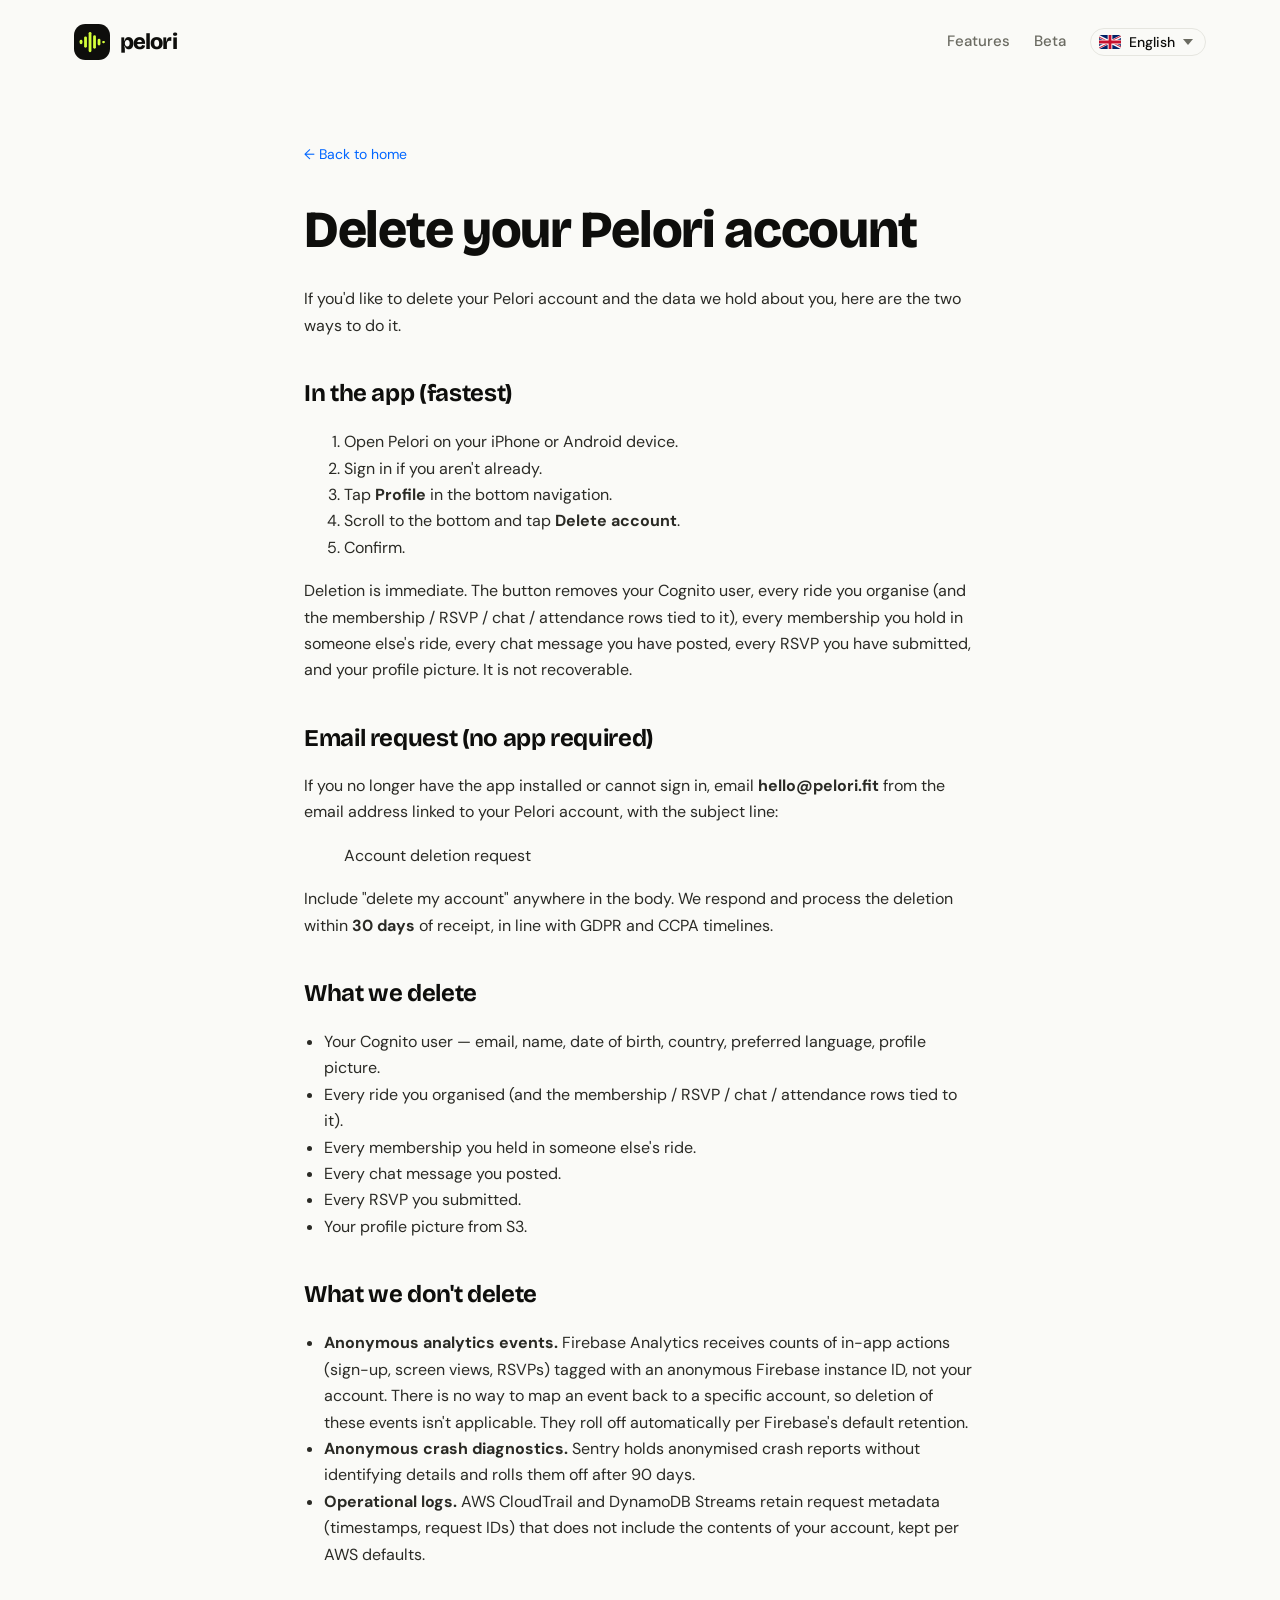
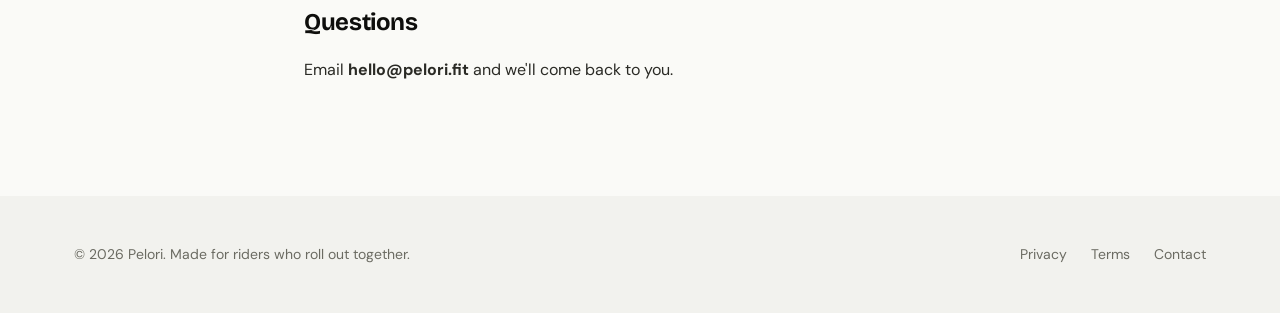
==== delete-account.html @ 677093c5 "Add delete-account.html (web deletion request page) Renders from velora_app/docs/delete_account.md v" ====
<!DOCTYPE html>
<html lang="en">
<head>
  <meta charset="UTF-8">
  <meta name="viewport" content="width=device-width, initial-scale=1.0">
  <title>Delete account — Pelori</title>
  <link rel="apple-touch-icon" href="assets/apple-touch-icon.png">
  <link rel="icon" href="assets/apple-touch-icon.png" type="image/png">
  <link rel="stylesheet" href="styles.css?v=20260506">
</head>
<body>
  <header class="nav">
    <div class="container nav-row">
      <a href="/" class="lockup">
        <img src="assets/logos/logo-mark.svg" alt="">
        <span class="lockup-name">pelori</span>
      </a>
      <div class="nav-right">
        <nav class="nav-links">
          <a href="index.html#features" data-i18n="nav.features">Features</a>
          <a href="index.html#beta" data-i18n="nav.beta">Beta</a>
        </nav>
        <div class="lang-picker" id="lang-picker">
          <button type="button" id="lang-btn" class="lang-btn"
                  aria-haspopup="listbox" aria-expanded="false"
                  aria-label="Language">
            <span id="lang-flag" class="lang-flag" aria-hidden="true"></span>
            <span id="lang-name" class="lang-name"></span>
            <svg class="lang-chevron" aria-hidden="true" viewBox="0 0 10 6">
              <path fill="currentColor" d="M0 0l5 6 5-6z"/>
            </svg>
          </button>
          <ul id="lang-menu" class="lang-menu" role="listbox" hidden></ul>
        </div>
      </div>
    </div>
  </header>
  <main class="legal-body">
    <a href="index.html" class="legal-back" data-i18n="legal.back">&larr; Back to home</a>
    <p class="legal-en-banner" data-legal-en-only data-i18n="legal.en_only" hidden>This page is available in English only — the app itself is fully localised.</p>
    <h1>Delete your Pelori account</h1>
<p>If you'd like to delete your Pelori account and the data we hold
about you, here are the two ways to do it.</p>
<h2>In the app (fastest)</h2>
<ol>
<li>Open Pelori on your iPhone or Android device.</li>
<li>Sign in if you aren't already.</li>
<li>Tap <strong>Profile</strong> in the bottom navigation.</li>
<li>Scroll to the bottom and tap <strong>Delete account</strong>.</li>
<li>Confirm.</li>
</ol>
<p>Deletion is immediate. The button removes your Cognito user, every
ride you organise (and the membership / RSVP / chat / attendance
rows tied to it), every membership you hold in someone else's ride,
every chat message you have posted, every RSVP you have submitted,
and your profile picture. It is not recoverable.</p>
<h2>Email request (no app required)</h2>
<p>If you no longer have the app installed or cannot sign in, email
<strong>hello@pelori.fit</strong> from the email address linked to your Pelori
account, with the subject line:</p>
<blockquote>
<p>Account deletion request</p>
</blockquote>
<p>Include "delete my account" anywhere in the body. We respond and
process the deletion within <strong>30 days</strong> of receipt, in line with
GDPR and CCPA timelines.</p>
<h2>What we delete</h2>
<ul>
<li>Your Cognito user — email, name, date of birth, country,
  preferred language, profile picture.</li>
<li>Every ride you organised (and the membership / RSVP / chat /
  attendance rows tied to it).</li>
<li>Every membership you held in someone else's ride.</li>
<li>Every chat message you posted.</li>
<li>Every RSVP you submitted.</li>
<li>Your profile picture from S3.</li>
</ul>
<h2>What we don't delete</h2>
<ul>
<li><strong>Anonymous analytics events.</strong> Firebase Analytics receives counts
  of in-app actions (sign-up, screen views, RSVPs) tagged with an
  anonymous Firebase instance ID, not your account. There is no way
  to map an event back to a specific account, so deletion of these
  events isn't applicable. They roll off automatically per Firebase's
  default retention.</li>
<li><strong>Anonymous crash diagnostics.</strong> Sentry holds anonymised crash
  reports without identifying details and rolls them off after
  90 days.</li>
<li><strong>Operational logs.</strong> AWS CloudTrail and DynamoDB Streams retain
  request metadata (timestamps, request IDs) that does not include
  the contents of your account, kept per AWS defaults.</li>
</ul>
<h2>Questions</h2>
<p>Email <strong>hello@pelori.fit</strong> and we'll come back to you.</p>
  </main>
  <footer>
    <div class="container footer-row">
      <span data-i18n="footer.copyright">© 2026 Pelori.</span>
      <div class="footer-links">
        <a href="privacy.html" data-i18n="footer.privacy">Privacy</a>
        <a href="terms.html" data-i18n="footer.terms">Terms</a>
        <a href="mailto:hello@pelori.fit" data-i18n="footer.contact">Contact</a>
      </div>
    </div>
  </footer>
  <script src="assets/i18n.js"></script>
</body>
</html>
---- styles.css ----
/* ─────────────────────────────────────────────────────────────────
   Pelori marketing site
   Mirrors the in-app design system tokens (colors_and_type.css).
   ─────────────────────────────────────────────────────────────── */

@import url('https://fonts.googleapis.com/css2?family=Bricolage+Grotesque:opsz,wght@12..96,500;12..96,700;12..96,800&family=DM+Sans:opsz,wght@9..40,400;9..40,500;9..40,600;9..40,700&display=swap');

:root {
  --brand-electric: #0066ff;
  --brand-electric-hover: #0052cc;
  --brand-hivis: #d4ff3a;
  --brand-sunset: #ff6b35;
  --neutral-0: #ffffff;
  --neutral-50: #fafaf7;
  --neutral-100: #f2f2ee;
  --neutral-200: #e6e6e0;
  --neutral-400: #9b9b92;
  --neutral-500: #6b6b62;
  --neutral-700: #2a2a25;
  --neutral-900: #0e0e0c;

  --bg: var(--neutral-50);
  --bg-elevated: var(--neutral-0);
  --fg-1: var(--neutral-900);
  --fg-2: var(--neutral-500);
  --border-1: var(--neutral-200);

  --font-display: 'Bricolage Grotesque', ui-sans-serif, system-ui, sans-serif;
  --font-body: 'DM Sans', ui-sans-serif, system-ui, sans-serif;

  --radius-card: 16px;
  --radius-pill: 999px;
}

* {
  box-sizing: border-box;
}

html {
  scroll-behavior: smooth;
}

body {
  margin: 0;
  font-family: var(--font-body);
  background: var(--bg);
  color: var(--fg-1);
  -webkit-font-smoothing: antialiased;
  font-size: 17px;
  line-height: 1.55;
}

a {
  color: var(--brand-electric);
  text-decoration: none;
}

a:hover {
  color: var(--brand-electric-hover);
  text-decoration: underline;
}

img {
  max-width: 100%;
  display: block;
}

.container {
  max-width: 1180px;
  margin: 0 auto;
  padding: 0 24px;
}

/* ─── Top nav ─────────────────────────────────────────────────── */

.nav {
  padding: 24px 0;
}

.nav-row {
  display: flex;
  justify-content: space-between;
  align-items: center;
}

.lockup {
  display: flex;
  align-items: center;
  gap: 10px;
  text-decoration: none;
  color: var(--fg-1);
}

.lockup img {
  width: 36px;
  height: 36px;
  border-radius: 8px;
}

.lockup-name {
  font-family: var(--font-display);
  font-weight: 800;
  font-size: 22px;
  letter-spacing: -0.04em;
}

.nav-right {
  display: flex;
  align-items: center;
  gap: 24px;
}

.nav-links {
  display: flex;
  gap: 24px;
  align-items: center;
}

.nav-links a {
  color: var(--fg-2);
  font-weight: 500;
  font-size: 15px;
}

.nav-links a:hover {
  color: var(--fg-1);
  text-decoration: none;
}

/* Language picker — custom listbox so the dropdown items can carry a
   flag image alongside the language name. Native <option> elements
   don't accept images (the OS renders them); a button + <ul role=
   "listbox"> gives us full control. */
.lang-picker {
  position: relative;
  display: inline-block;
}

.lang-btn {
  display: inline-flex;
  align-items: center;
  gap: 8px;
  padding: 4px 12px 4px 8px;
  background: transparent;
  border: 1px solid var(--border-1);
  border-radius: var(--radius-pill);
  font-family: var(--font-body);
  font-size: 14px;
  font-weight: 500;
  color: var(--fg-1);
  cursor: pointer;
}
.lang-btn:hover {
  border-color: var(--neutral-400);
}
.lang-btn:focus-visible {
  outline: 2px solid var(--brand-electric);
  outline-offset: 2px;
}

.lang-chevron {
  width: 10px;
  height: 6px;
  color: var(--neutral-500);
  transition: transform 120ms ease;
}
.lang-btn[aria-expanded="true"] .lang-chevron {
  transform: rotate(180deg);
}

/* Dropdown panel — anchored under the right edge of the button so it
   never overflows the viewport on a narrow nav row. */
.lang-menu {
  position: absolute;
  top: calc(100% + 6px);
  right: 0;
  margin: 0;
  padding: 4px;
  list-style: none;
  background: var(--bg-elevated);
  border: 1px solid var(--border-1);
  border-radius: 12px;
  box-shadow: 0 12px 28px rgba(0, 0, 0, 0.08);
  min-width: 180px;
  z-index: 50;
}
.lang-menu li {
  display: flex;
  align-items: center;
  gap: 10px;
  padding: 8px 12px;
  border-radius: 8px;
  font-size: 14px;
  font-weight: 500;
  color: var(--fg-1);
  cursor: pointer;
  user-select: none;
}
.lang-menu li:hover,
.lang-menu li:focus {
  background: var(--neutral-100);
  outline: none;
}
.lang-menu li[aria-selected="true"] {
  color: var(--brand-electric);
  font-weight: 700;
}

/* Flag chip — used both inside the button (the active flag) and
   inside each menu item. lang-XX classes are added by i18n.js. */
.lang-flag {
  display: inline-block;
  width: 22px;
  height: 14px;
  border-radius: 2px;
  background-size: cover;
  background-position: center;
  box-shadow: inset 0 0 0 1px rgba(0, 0, 0, 0.06);
  flex-shrink: 0;
}
.lang-flag.lang-en { background-image: url('assets/flags/en.svg'); }
.lang-flag.lang-nl { background-image: url('assets/flags/nl.svg'); }
.lang-flag.lang-fr { background-image: url('assets/flags/fr.svg'); }
.lang-flag.lang-es { background-image: url('assets/flags/es.svg'); }
.lang-flag.lang-it { background-image: url('assets/flags/it.svg'); }

/* ─── Hero ─────────────────────────────────────────────────────── */

.hero {
  background: var(--brand-electric);
  color: white;
  padding: 96px 0 120px;
  position: relative;
  overflow: hidden;
}

.hero h1 {
  font-family: var(--font-display);
  font-weight: 800;
  font-size: clamp(48px, 9vw, 96px);
  letter-spacing: -0.035em;
  line-height: 0.98;
  margin: 0 0 28px;
  max-width: 14ch;
}

.hero h1 .accent {
  color: var(--brand-hivis);
}

.hero-sub {
  font-size: clamp(18px, 2.4vw, 22px);
  line-height: 1.45;
  max-width: 32ch;
  margin: 0 0 40px;
  color: rgba(255, 255, 255, 0.92);
  font-weight: 400;
}

.hero-ctas {
  display: flex;
  gap: 14px;
  flex-wrap: wrap;
}

.btn {
  display: inline-flex;
  align-items: center;
  gap: 8px;
  padding: 16px 28px;
  border-radius: var(--radius-pill);
  font-weight: 700;
  font-size: 16px;
  text-decoration: none;
  transition: transform 120ms ease, background-color 120ms ease;
}

.btn:active {
  transform: scale(0.97);
}

.btn-primary {
  background: white;
  color: var(--brand-electric);
}

.btn-primary:hover {
  background: var(--neutral-100);
  text-decoration: none;
  color: var(--brand-electric);
}

.btn-ghost {
  background: transparent;
  color: white;
  border: 1.5px solid rgba(255, 255, 255, 0.5);
}

.btn-ghost:hover {
  background: rgba(255, 255, 255, 0.1);
  text-decoration: none;
  color: white;
  border-color: white;
}

/* ─── Feature blocks ───────────────────────────────────────────── */

.section {
  padding: 88px 0;
}

.section-eyebrow {
  font-size: 12px;
  font-weight: 700;
  letter-spacing: 0.14em;
  text-transform: uppercase;
  color: var(--brand-electric);
  margin: 0 0 12px;
}

.section h2 {
  font-family: var(--font-display);
  font-weight: 800;
  font-size: clamp(36px, 6vw, 60px);
  letter-spacing: -0.025em;
  line-height: 1.05;
  margin: 0 0 24px;
  max-width: 18ch;
}

.section-sub {
  font-size: 19px;
  line-height: 1.5;
  color: var(--fg-2);
  max-width: 48ch;
  margin: 0 0 56px;
}

.features {
  display: grid;
  grid-template-columns: repeat(auto-fit, minmax(280px, 1fr));
  gap: 24px;
}

.feature {
  background: var(--bg-elevated);
  border: 1px solid var(--border-1);
  border-radius: var(--radius-card);
  padding: 28px 26px 32px;
}

.feature-icon {
  width: 44px;
  height: 44px;
  border-radius: 10px;
  background: rgba(0, 102, 255, 0.08);
  color: var(--brand-electric);
  display: grid;
  place-items: center;
  margin-bottom: 18px;
  font-size: 22px;
  font-family: var(--font-display);
  font-weight: 800;
}

.feature h3 {
  font-family: var(--font-display);
  font-weight: 700;
  font-size: 22px;
  letter-spacing: -0.015em;
  margin: 0 0 10px;
  color: var(--fg-1);
}

.feature p {
  margin: 0;
  font-size: 15px;
  line-height: 1.55;
  color: var(--fg-2);
}

/* ─── Screenshots strip ───────────────────────────────────────── */

.shots {
  background: var(--neutral-900);
  color: white;
  padding: 96px 0;
  overflow: hidden;
}

.shots .section-eyebrow {
  color: var(--brand-hivis);
}

.shots h2 {
  color: white;
  margin-bottom: 56px;
}

.shots-row {
  display: grid;
  grid-template-columns: repeat(auto-fit, minmax(220px, 1fr));
  gap: 24px;
  align-items: end;
}

.shots-row img {
  width: 100%;
  height: auto;
  border-radius: 24px;
  box-shadow: 0 30px 60px rgba(0, 0, 0, 0.4);
}

/* ─── Closing CTA ─────────────────────────────────────────────── */

.cta {
  background: var(--brand-electric);
  color: white;
  padding: 96px 0;
  text-align: center;
}

.cta h2 {
  font-family: var(--font-display);
  font-weight: 800;
  font-size: clamp(36px, 6vw, 60px);
  letter-spacing: -0.025em;
  line-height: 1.05;
  margin: 0 auto 24px;
  max-width: 16ch;
  color: white;
}

.cta-sub {
  font-size: 18px;
  line-height: 1.5;
  color: rgba(255, 255, 255, 0.9);
  max-width: 40ch;
  margin: 0 auto 40px;
}

/* ─── Footer ──────────────────────────────────────────────────── */

footer {
  background: var(--neutral-100);
  padding: 48px 0;
  font-size: 14px;
  color: var(--fg-2);
}

.footer-row {
  display: flex;
  flex-wrap: wrap;
  gap: 24px;
  align-items: center;
  justify-content: space-between;
}

.footer-links {
  display: flex;
  gap: 24px;
  flex-wrap: wrap;
}

.footer-links a {
  color: var(--fg-2);
}

.footer-links a:hover {
  color: var(--fg-1);
  text-decoration: none;
}

/* ─── Static legal pages (privacy / terms) ────────────────────── */

.legal-body {
  max-width: 720px;
  margin: 0 auto;
  padding: 56px 24px 96px;
}

.legal-body h1 {
  font-family: var(--font-display);
  font-weight: 800;
  font-size: clamp(36px, 5vw, 52px);
  letter-spacing: -0.025em;
  margin: 0 0 12px;
}

.legal-body h2 {
  font-family: var(--font-display);
  font-weight: 700;
  font-size: 24px;
  letter-spacing: -0.015em;
  margin: 36px 0 12px;
}

.legal-body p,
.legal-body li {
  font-size: 16px;
  line-height: 1.65;
  color: var(--neutral-700);
}

.legal-body ul {
  padding-left: 20px;
}

.legal-body code {
  background: var(--neutral-100);
  padding: 2px 6px;
  border-radius: 4px;
  font-size: 13px;
}

.legal-back {
  display: inline-block;
  margin-bottom: 24px;
  font-size: 14px;
}

/* Banner shown above the body of a legal page when the user has
   chosen a non-English chrome locale. The legal text itself stays
   English; this just sets expectations. */
.legal-en-banner {
  background: rgba(0, 102, 255, 0.08);
  border-left: 3px solid var(--brand-electric);
  padding: 12px 16px;
  margin: 0 0 24px;
  font-size: 14px;
  color: var(--neutral-700);
  border-radius: 6px;
}

/* ─── Mobile tweaks ────────────────────────────────────────────── */

@media (max-width: 540px) {
  .nav-links {
    display: none;
  }
  .hero {
    padding: 64px 0 80px;
  }
  .section {
    padding: 64px 0;
  }
  .shots {
    padding: 72px 0;
  }
  .cta {
    padding: 72px 0;
  }
  .footer-row {
    flex-direction: column;
    align-items: flex-start;
    gap: 16px;
  }
}
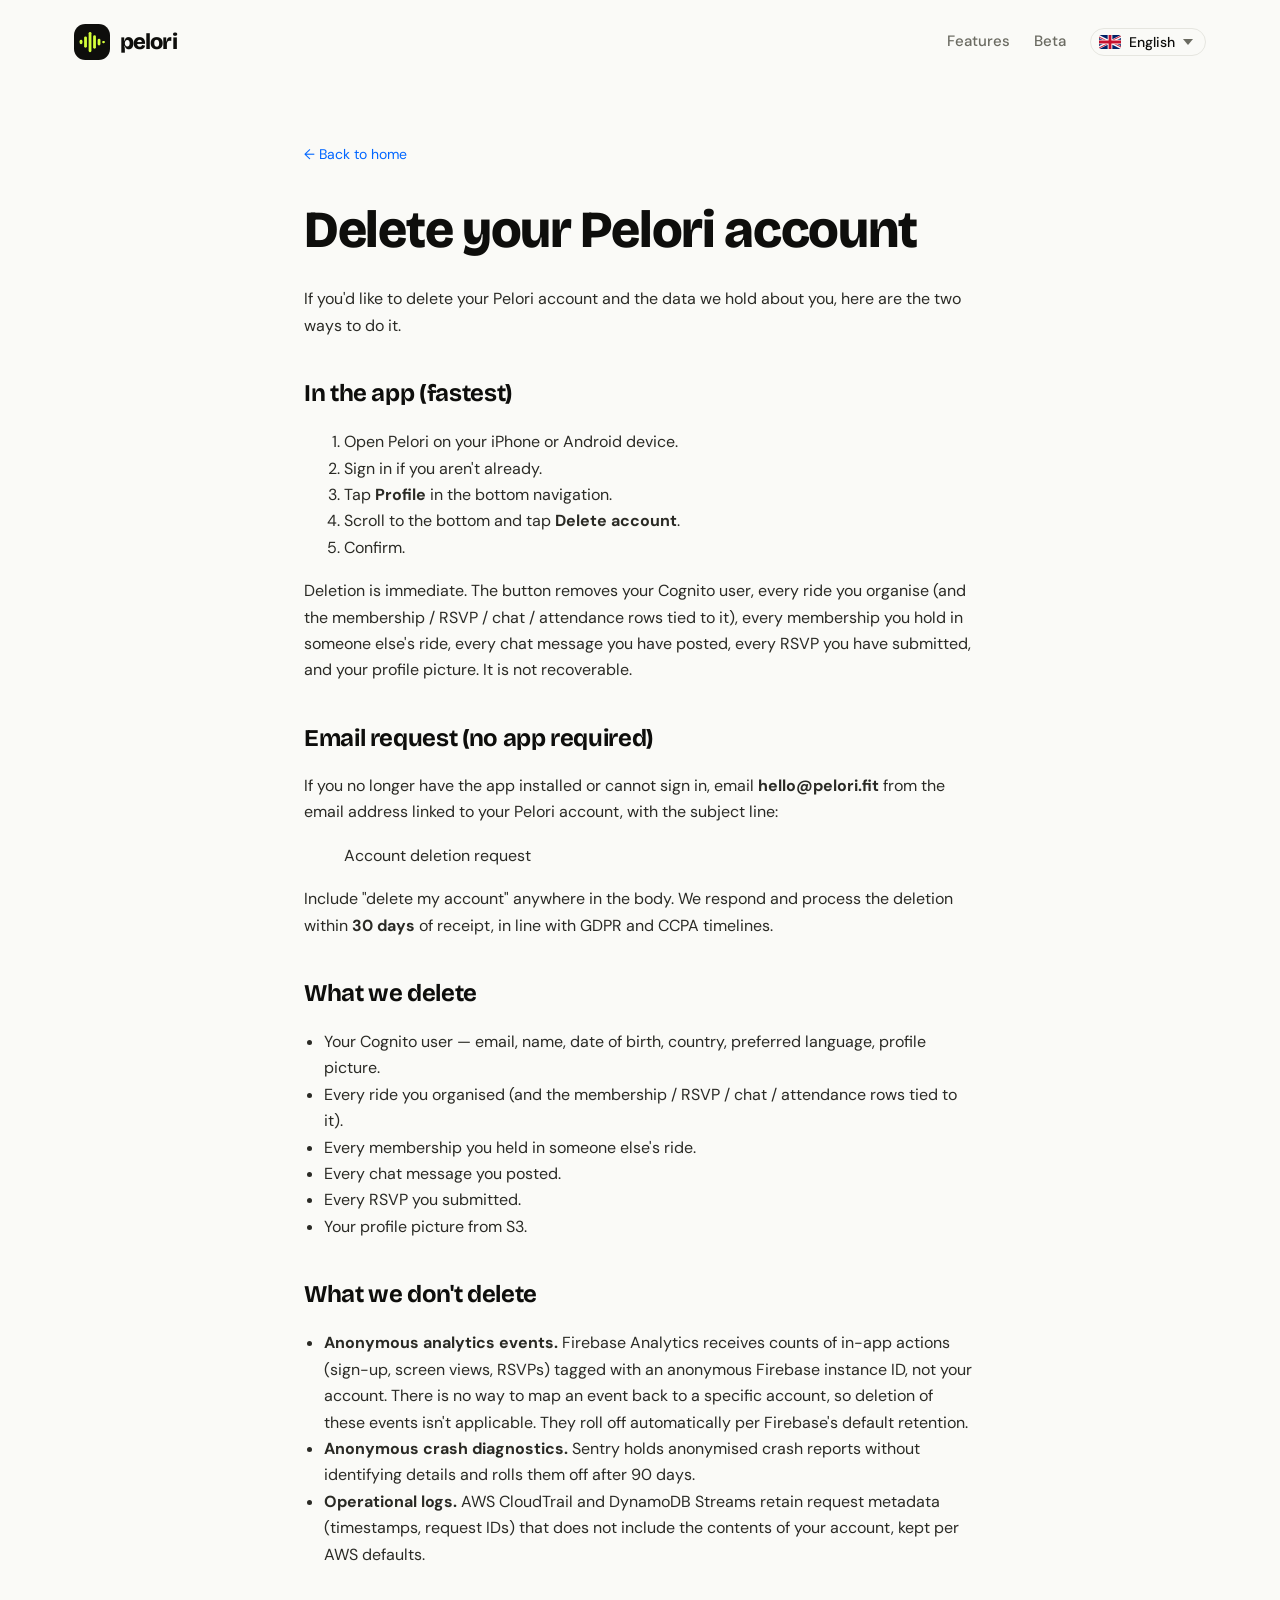
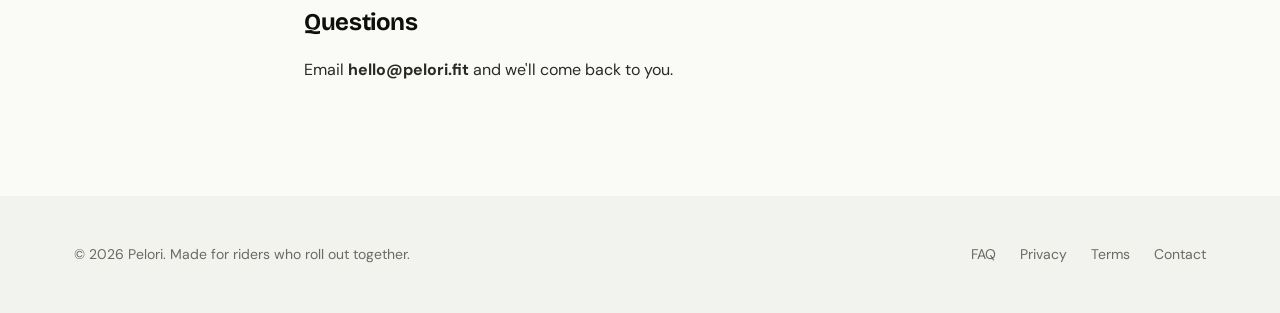
==== commit 9b2958cd: "faq: add ride-lifecycle FAQ page Explains the dormant → archived → deleted timeline (90 / 180 / 270 " ====
--- a/delete-account.html
+++ b/delete-account.html
@@ -97,6 +97,7 @@
     <div class="container footer-row">
       <span data-i18n="footer.copyright">© 2026 Pelori.</span>
       <div class="footer-links">
+        <a href="faq.html" data-i18n="footer.faq">FAQ</a>
         <a href="privacy.html" data-i18n="footer.privacy">Privacy</a>
         <a href="terms.html" data-i18n="footer.terms">Terms</a>
         <a href="mailto:hello@pelori.fit" data-i18n="footer.contact">Contact</a>
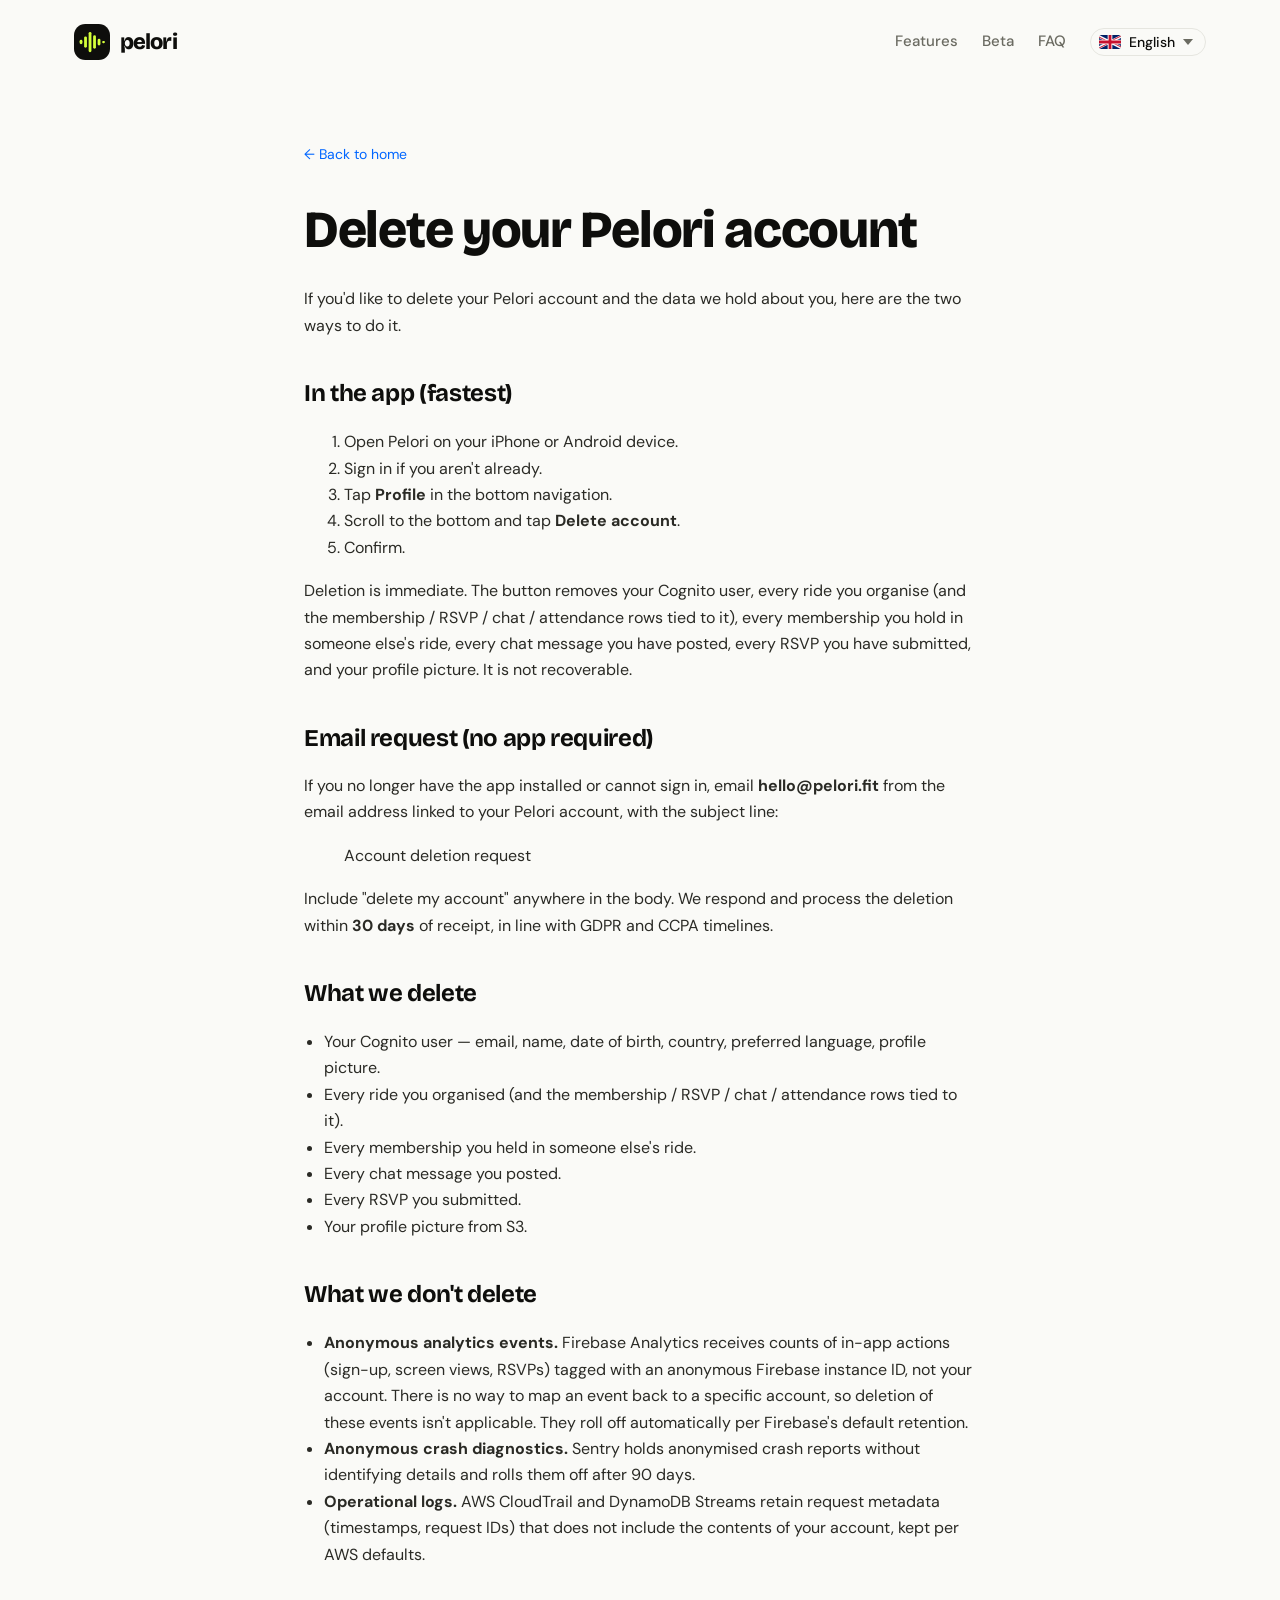
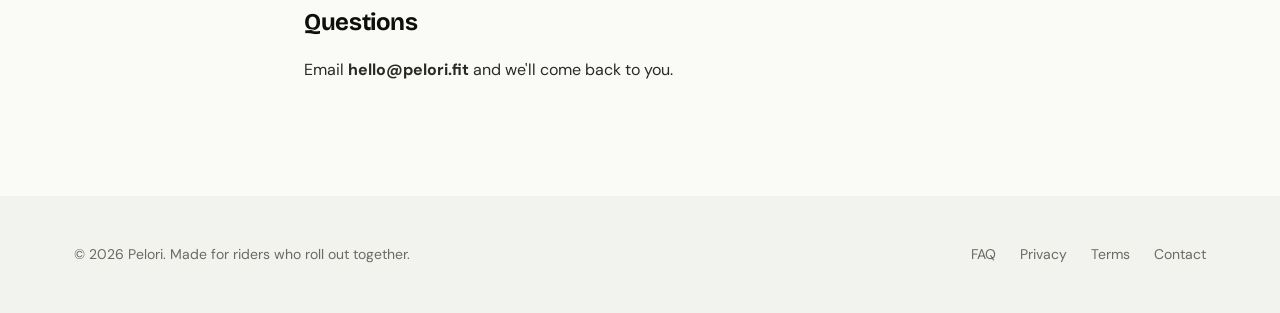
==== commit dad3e50a: "nav: add FAQ link to the header after Beta So readers can reach the ride-lifecycle FAQ from the head" ====
--- a/delete-account.html
+++ b/delete-account.html
@@ -19,6 +19,7 @@
         <nav class="nav-links">
           <a href="index.html#features" data-i18n="nav.features">Features</a>
           <a href="index.html#beta" data-i18n="nav.beta">Beta</a>
+          <a href="faq.html" data-i18n="nav.faq">FAQ</a>
         </nav>
         <div class="lang-picker" id="lang-picker">
           <button type="button" id="lang-btn" class="lang-btn"
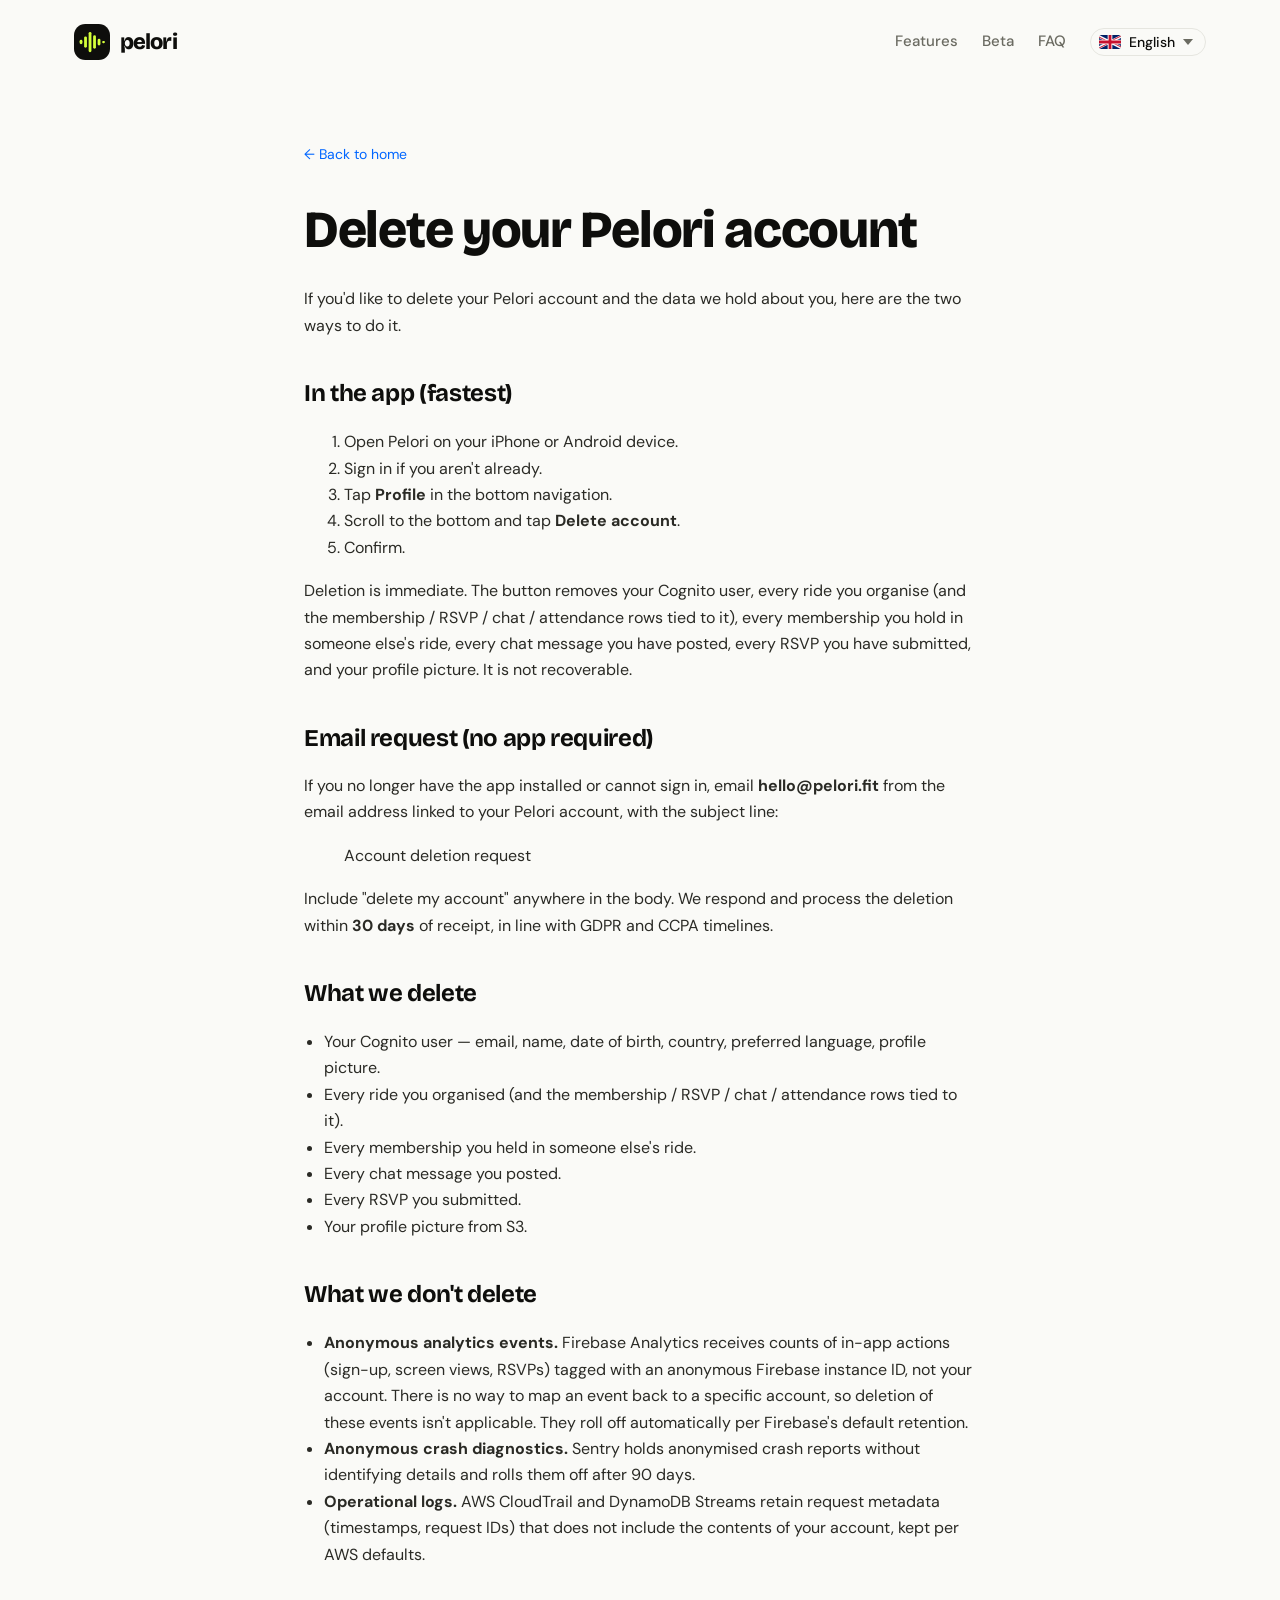
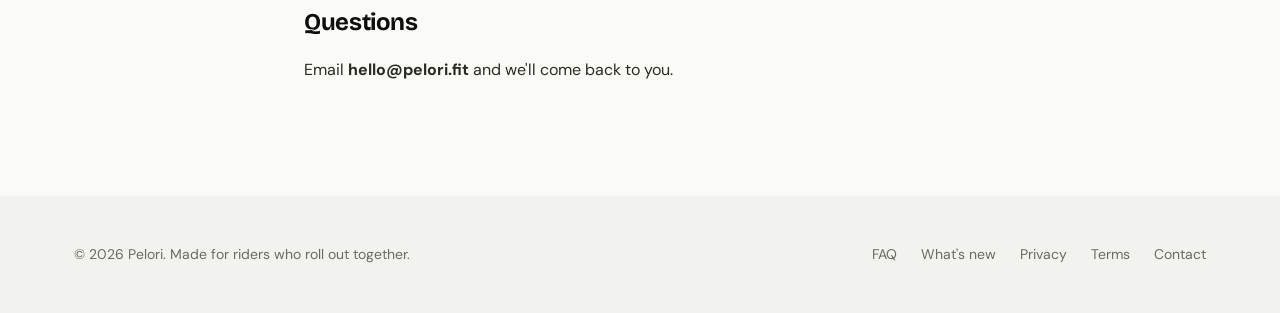
==== commit 6c2866e7: "Mobile nav, dark mode, share card, What's new Five tracked enhancements after the FAQ accordion land" ====
--- a/delete-account.html
+++ b/delete-account.html
@@ -6,7 +6,7 @@
   <title>Delete account — Pelori</title>
   <link rel="apple-touch-icon" href="assets/apple-touch-icon.png">
   <link rel="icon" href="assets/apple-touch-icon.png" type="image/png">
-  <link rel="stylesheet" href="styles.css?v=20260506">
+  <link rel="stylesheet" href="styles.css?v=20260508">
 </head>
 <body>
   <header class="nav">
@@ -33,8 +33,21 @@
           </button>
           <ul id="lang-menu" class="lang-menu" role="listbox" hidden></ul>
         </div>
+        <button type="button" class="nav-burger" id="nav-burger"
+                aria-label="Open menu" aria-controls="nav-drawer" aria-expanded="false">
+          <svg width="24" height="24" viewBox="0 0 24 24" aria-hidden="true">
+            <path fill="currentColor" d="M3 6h18v2H3zm0 5h18v2H3zm0 5h18v2H3z"/>
+          </svg>
+        </button>
       </div>
     </div>
+    <aside class="nav-drawer" id="nav-drawer" aria-hidden="true">
+      <button type="button" class="nav-drawer-close" data-nav-close
+              aria-label="Close menu">&times;</button>
+      <a href="index.html#features" data-i18n="nav.features" data-nav-close>Features</a>
+      <a href="index.html#beta" data-i18n="nav.beta" data-nav-close>Beta</a>
+      <a href="faq.html" data-i18n="nav.faq" data-nav-close>FAQ</a>
+    </aside>
   </header>
   <main class="legal-body">
     <a href="index.html" class="legal-back" data-i18n="legal.back">&larr; Back to home</a>
@@ -99,6 +112,7 @@
       <span data-i18n="footer.copyright">© 2026 Pelori.</span>
       <div class="footer-links">
         <a href="faq.html" data-i18n="footer.faq">FAQ</a>
+        <a href="whats-new.html" data-i18n="footer.whatsNew">What's new</a>
         <a href="privacy.html" data-i18n="footer.privacy">Privacy</a>
         <a href="terms.html" data-i18n="footer.terms">Terms</a>
         <a href="mailto:hello@pelori.fit" data-i18n="footer.contact">Contact</a>
@@ -106,5 +120,6 @@
     </div>
   </footer>
   <script src="assets/i18n.js"></script>
+  <script src="assets/nav-drawer.js"></script>
 </body>
 </html>
--- a/styles.css
+++ b/styles.css
@@ -30,6 +30,42 @@
 
   --radius-card: 16px;
   --radius-pill: 999px;
+}
+
+/* Dark mode — flips the entire neutral scale top-to-bottom (so
+   --neutral-0 becomes near-black, --neutral-900 becomes off-white)
+   plus the semantic surface tokens that depend on them. The brand
+   accents (Electric Blue, Hi-vis lime, Sunset) stay the same so the
+   site reads as the same product in either appearance. Only opt-in
+   via the system setting; we don't draw a manual toggle. */
+@media (prefers-color-scheme: dark) {
+  :root {
+    --neutral-0: #0e0e0c;
+    --neutral-50: #161614;
+    --neutral-100: #1f1f1c;
+    --neutral-200: #2a2a25;
+    --neutral-400: #6b6b62;
+    --neutral-500: #9b9b92;
+    --neutral-700: #e6e6e0;
+    --neutral-900: #fafaf7;
+
+    --bg: var(--neutral-50);
+    --bg-elevated: var(--neutral-0);
+    --fg-1: var(--neutral-900);
+    --fg-2: var(--neutral-500);
+    --border-1: var(--neutral-200);
+
+    --brand-electric-hover: #4d8bff;
+  }
+}
+
+/* Keyboard focus outline. Only fires for keyboard navigation
+   (`:focus-visible`), so click/tap users don't see it. Pelori-blue
+   ring with a small offset keeps it readable on every surface. */
+:focus-visible {
+  outline: 2px solid var(--brand-electric);
+  outline-offset: 2px;
+  border-radius: 4px;
 }
 
 * {
@@ -532,11 +568,188 @@
   border-radius: 6px;
 }
 
+/* ─── What's-new entries ─────────────────────────────────────────
+   One <article> per changelog item. Reverse-chronological in the
+   page; CSS just paints the chrome — date label, heading, divider. */
+.changelog-entry {
+  border-top: 1px solid var(--neutral-200);
+  padding: 28px 0 8px;
+}
+
+.changelog-entry:first-of-type {
+  border-top: 0;
+  padding-top: 24px;
+}
+
+.changelog-date {
+  font-family: var(--font-body);
+  font-size: 13px;
+  font-weight: 600;
+  letter-spacing: 0.4px;
+  text-transform: uppercase;
+  color: var(--neutral-500);
+  margin: 0 0 6px;
+}
+
+.changelog-entry h2 {
+  margin-top: 0;
+  margin-bottom: 12px;
+}
+
+/* ─── FAQ accordion ─────────────────────────────────────────────
+   Native <details>/<summary> with a card look. Browsers handle the
+   open/close state for free; we just paint the chrome. */
+.faq-item {
+  border: 1px solid var(--neutral-200);
+  border-radius: 12px;
+  background: var(--neutral-0);
+  margin: 0 0 12px;
+  overflow: hidden;
+}
+
+.faq-item > summary {
+  list-style: none;
+  cursor: pointer;
+  padding: 18px 20px;
+  font-family: var(--font-display);
+  font-weight: 700;
+  font-size: 18px;
+  letter-spacing: -0.2px;
+  color: var(--neutral-900);
+  display: flex;
+  align-items: center;
+  justify-content: space-between;
+  gap: 16px;
+}
+
+.faq-item > summary::-webkit-details-marker {
+  display: none;
+}
+
+.faq-item > summary::after {
+  content: "";
+  flex: 0 0 auto;
+  width: 12px;
+  height: 12px;
+  border-right: 2px solid var(--neutral-500);
+  border-bottom: 2px solid var(--neutral-500);
+  transform: rotate(45deg);
+  transition: transform 160ms ease;
+  margin-top: -4px;
+}
+
+.faq-item[open] > summary::after {
+  transform: rotate(-135deg);
+  margin-top: 4px;
+}
+
+.faq-body {
+  padding: 0 20px 18px;
+  border-top: 1px solid var(--neutral-200);
+}
+
+.faq-body > *:first-child {
+  margin-top: 16px;
+}
+
+.faq-body h3 {
+  font-family: var(--font-display);
+  font-weight: 700;
+  font-size: 17px;
+  letter-spacing: -0.15px;
+  margin: 24px 0 8px;
+  color: var(--neutral-900);
+}
+
 /* ─── Mobile tweaks ────────────────────────────────────────────── */
 
+/* ─── Hamburger menu (mobile only) ───────────────────────────────
+   Hidden on desktop; revealed at ≤540px via the @media block below.
+   Tapping toggles `body.nav-open`, which slides the drawer in from
+   the right and traps focus inside it. */
+.nav-burger {
+  display: none;
+  background: transparent;
+  border: 0;
+  padding: 8px;
+  margin: -8px;
+  cursor: pointer;
+  color: var(--fg-1);
+}
+
+.nav-burger svg {
+  display: block;
+}
+
+.nav-drawer {
+  display: none;
+}
+
 @media (max-width: 540px) {
-  .nav-links {
+  /* Hide the desktop nav items on phones. The drawer below mirrors
+     them. */
+  .nav-links,
+  .lang-picker {
     display: none;
+  }
+  .nav-burger {
+    display: inline-flex;
+    align-items: center;
+    justify-content: center;
+  }
+  /* Drawer container: full-height sheet from the right. The .nav-open
+     class lands on <body> from a tap on the hamburger button. */
+  .nav-drawer {
+    display: flex;
+    flex-direction: column;
+    gap: 8px;
+    position: fixed;
+    inset: 0 0 0 auto;
+    width: min(84vw, 360px);
+    background: var(--bg-elevated);
+    border-left: 1px solid var(--border-1);
+    padding: 24px 24px 32px;
+    transform: translateX(100%);
+    transition: transform 220ms ease;
+    z-index: 50;
+    overflow-y: auto;
+  }
+  body.nav-open .nav-drawer {
+    transform: translateX(0);
+  }
+  .nav-drawer-close {
+    align-self: flex-end;
+    background: transparent;
+    border: 0;
+    color: var(--fg-2);
+    font-size: 28px;
+    line-height: 1;
+    padding: 4px 8px;
+    cursor: pointer;
+    margin-bottom: 8px;
+  }
+  .nav-drawer a {
+    font-family: var(--font-display);
+    font-size: 22px;
+    font-weight: 700;
+    letter-spacing: -0.4px;
+    color: var(--fg-1);
+    padding: 10px 0;
+  }
+  .nav-drawer .lang-picker {
+    display: block;
+    margin-top: 16px;
+  }
+  /* Scrim — fades in behind the drawer to dim the page. */
+  body.nav-open::after {
+    content: '';
+    position: fixed;
+    inset: 0;
+    background: rgba(0, 0, 0, 0.45);
+    z-index: 40;
+  }
+  body.nav-open {
+    overflow: hidden;
   }
   .hero {
     padding: 64px 0 80px;
